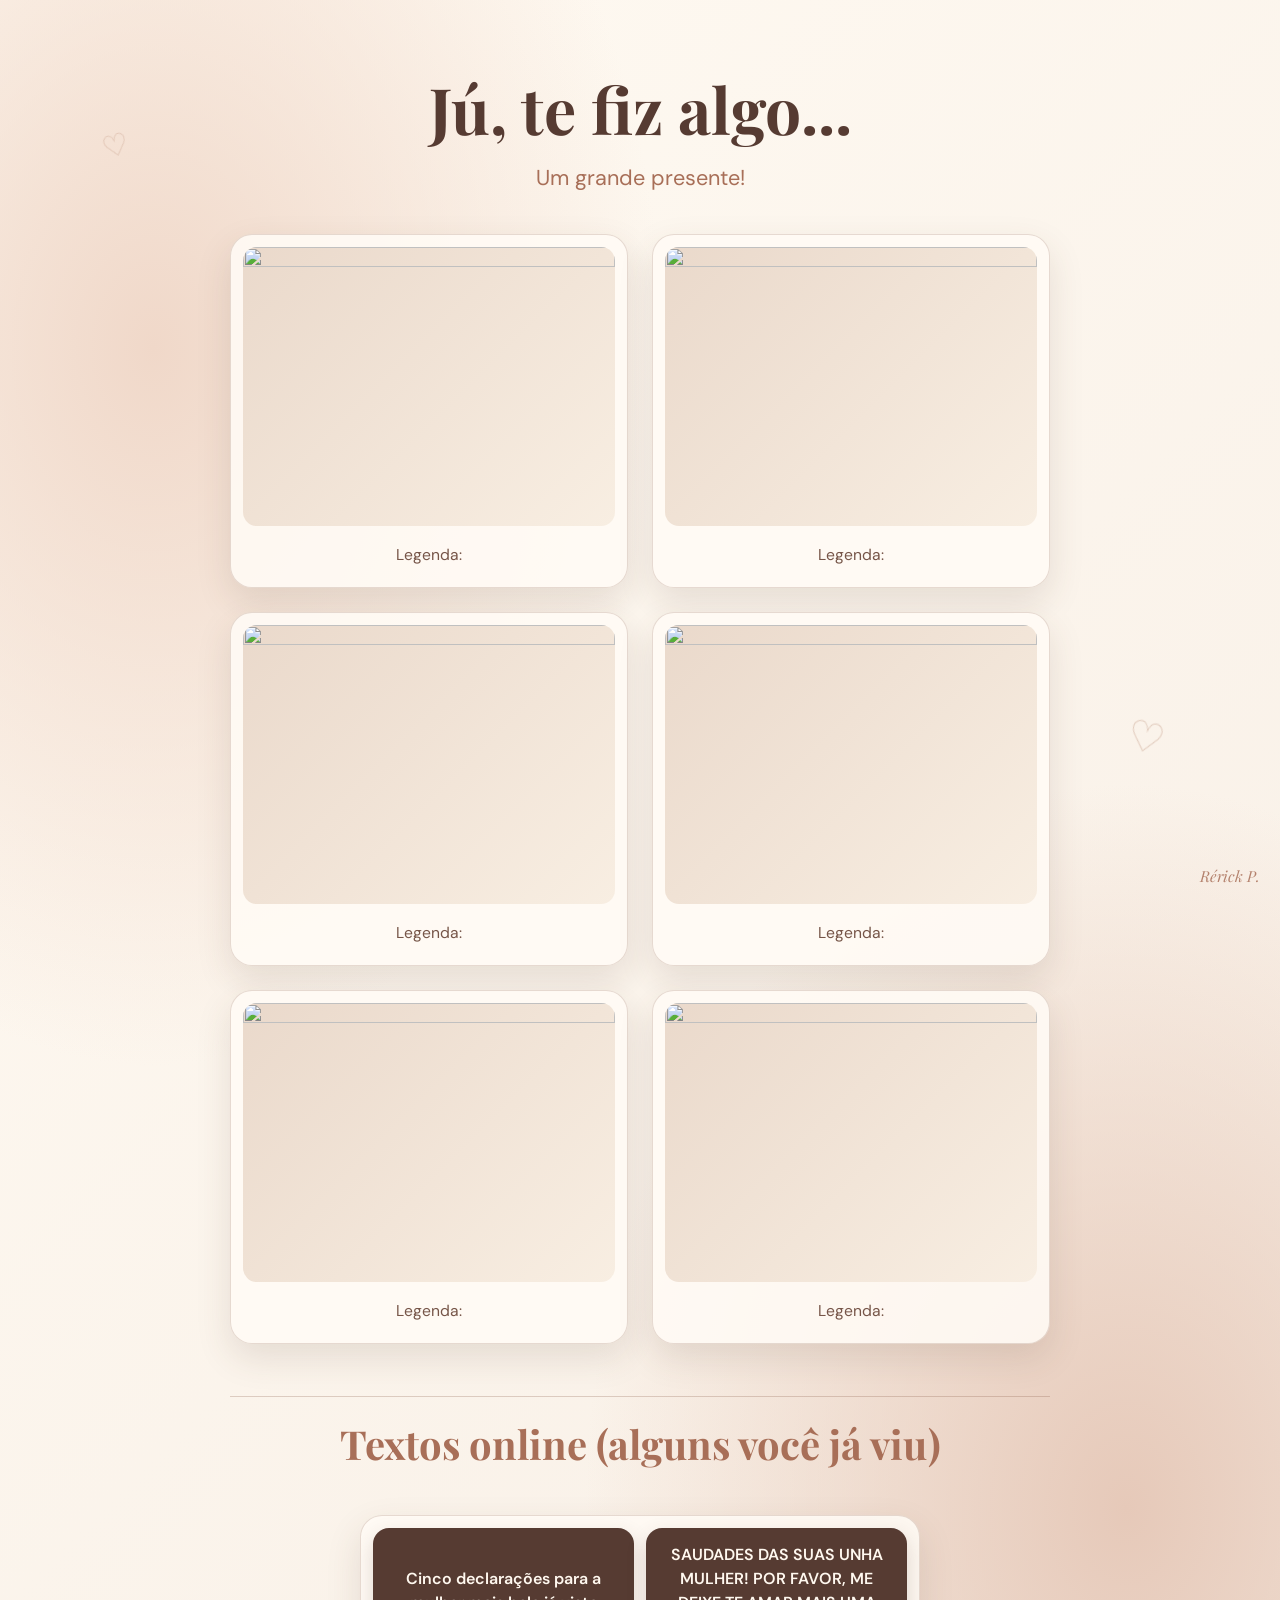
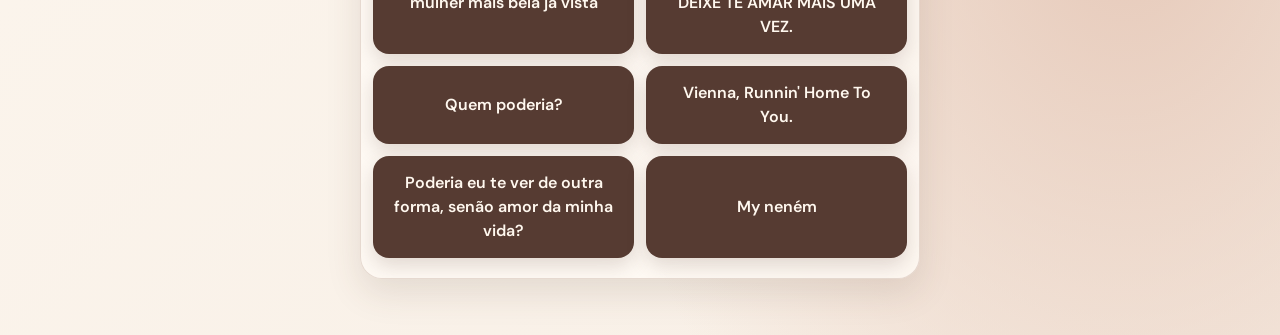
==== index.html @ abb47a16 "Smda" ====
<!DOCTYPE html>
<html>
  <head>
    <title>Júlia, te amo</title>
    <meta name="viewport" content="width=device-width, initial-scale=1" />
    <link rel="stylesheet" href="CSS/Vejo-te.css" />
    <link rel="shortcut icon" href="..." type="image/x-icon">
  </head>
  <body>
      <h1>Jú, te fiz algo...</h1>
      <p>Um grande presente!</p>
      <p class="signature">Rérick P.</p>
  </body>
  <footer>
    <div>
      <img src="imagens/1.jpg">
      <p>Legenda: </p>
    </div>
    <div>
      <img src="imagens/2.jpg">
      <p>Legenda:</p>
    </div>
    <div>
      <img src="imagens/3.jpg">
      <p>Legenda: </p>
    </div>
    <div>
      <img src="imagens/4.jpg">
      <p>Legenda: </p>
    </div>
    <div>
      <img src="imagens/5.jpg">
      <p>Legenda: </p>
    </div>
    <div>
      <img src="imagens/6.jpg">
      <p>Legenda: </p>
    </div>
    <h1>Textos online (alguns você já viu)</h1>
    <div class="links">
      <a href="https://docs.google.com/document/d/11weNfcD8QJLCA8-yBXwaRR381ScZkxQAJbjoCF9gzoE/edit?usp=sharing" target="_blank" rel="noopener noreferrer">
        Cinco declarações para a mulher mais bela já vista
      </a>
      <a href="https://docs.google.com/document/d/1vBZJIP_G4AXMffQPQpVYUKole_kSODpirm4DrRzdsQ0/edit?usp=sharing" target="_blank" rel="noopener noreferrer">
        SAUDADES DAS SUAS UNHA MULHER! POR FAVOR, ME DEIXE TE AMAR MAIS UMA VEZ.
      </a>
       <a href="https://docs.google.com/document/d/1eU2ubD-vtuZdyHQCdK7u2ZA-ljVXYqs3MdDdJRp6LPQ/edit?usp=sharing" target="_blank" rel="noopener noreferrer">
        Quem poderia?
      </a>
       <a href="https://docs.google.com/document/d/1-nnj1GMTywa_ot8rZwkkCBWGUALyExAVWeJx3C99Xeo/edit?usp=sharing" target="_blank" rel="noopener noreferrer">
        Vienna, Runnin' Home To You.
      </a>
       <a href="https://docs.google.com/document/d/14v97TkeSYD-18vyDJsPWPi7ua0yFMCJ7d1diLE37mjo/edit?usp=sharing" target="_blank" rel="noopener noreferrer">
        Poderia eu te ver de outra forma, senão amor da minha vida?
      </a>
       <a href="https://docs.google.com/document/d/1j-rZmvv6xFeeVJlRv70l8VKFOBpOPxhUu8ysUdVVsYk/edit?usp=sharing" target="_blank" rel="noopener noreferrer">
        My neném
      </a>
    </div>
  </footer>
  

</html>
---- CSS/Vejo-te.css ----
@import url('https://fonts.googleapis.com/css2?family=DM+Sans:wght@400;500;600;700&family=Playfair+Display:wght@600;700&display=swap');

:root {
  color-scheme: light;
  --rose: #a86f58;
  --wine: #563b32;
  --cream: #fff8ef;
  --blush: #ead9cb;
}

* {
  box-sizing: border-box;
}

body {
  min-height: 100vh;
  margin: 0;
  padding: 72px 24px 56px;
  overflow-x: hidden;
  color: var(--wine);
  font-family: 'DM Sans', sans-serif;
  text-align: center;
  background:
    radial-gradient(ellipse at 12% 18%, #f0d8c9 0, transparent 32%),
    radial-gradient(ellipse at 88% 78%, #e6c9b9 0, transparent 34%),
    linear-gradient(135deg, #fffaf2, #f7eee5);
}

body::before,
body::after {
  position: fixed;
  z-index: -1;
  color: #b7876e;
  font-size: 30px;
  opacity: 0.35;
  content: '♡';
}

body::before {
  top: 14%;
  left: 8%;
  transform: rotate(-16deg);
}

body::after {
  right: 9%;
  bottom: 15%;
  font-size: 42px;
  transform: rotate(14deg);
}

h1 {
  margin: 0;
  color: var(--wine);
  font-family: 'Playfair Display', Georgia, serif;
  font-size: clamp(2.25rem, 6vw, 4rem);
  line-height: 1.15;
}

body > p {
  margin: 18px 0 42px;
  color: var(--rose);
  font-size: clamp(1.1rem, 2.5vw, 1.35rem);
}

.signature {
  position: fixed;
  right: 20px;
  bottom: 14px;
  z-index: 2;
  margin: 0;
  color: var(--rose);
  font-family: 'Playfair Display', Georgia, serif;
  font-size: 0.95rem;
  font-style: italic;
  opacity: 0.85;
}

@media (max-width: 560px) {
  .signature {
    right: 14px;
    bottom: 10px;
    font-size: 0.85rem;
  }
}

footer {
  display: grid;
  grid-template-columns: repeat(2, minmax(0, 1fr));
  gap: 24px;
  width: min(820px, 100%);
  margin: 0 auto;
}

footer > div {
  overflow: hidden;
  padding: 12px 12px 20px;
  border: 1px solid rgba(130, 86, 66, 0.2);
  border-radius: 22px;
  background: rgba(255, 251, 245, 0.88);
  box-shadow: 0 14px 35px rgba(86, 59, 50, 0.13);
  transition: transform 180ms ease, box-shadow 180ms ease;
}

footer > div:hover {
  transform: translateY(-5px);
  box-shadow: 0 20px 40px rgba(86, 59, 50, 0.2);
}

footer img {
  display: block;
  width: 100%;
  aspect-ratio: 4 / 3;
  border-radius: 14px;
  background: linear-gradient(135deg, #ead9cb, #f8eee2);
  object-fit: cover;
}

footer > div:not(.links) p {
  margin: 16px 8px 0;
  color: #765548;
  font-size: 0.98rem;
  line-height: 1.6;
  text-align: center;
}

footer > h1 {
  grid-column: 1 / -1;
  margin-top: 28px;
  padding: 24px 18px;
  border-top: 1px solid rgba(130, 86, 66, 0.25);
  color: var(--rose);
  font-size: clamp(1.7rem, 4vw, 2.5rem);
}

.links a {
  display: flex;
  min-height: 72px;
  align-items: center;
  justify-content: center;
  padding: 14px 18px;
  border: 1px solid rgba(86, 59, 50, 0.22);
  border-radius: 16px;
  color: var(--cream);
  background: var(--wine);
  box-shadow: 0 8px 20px rgba(86, 59, 50, 0.18);
  font-weight: 600;
  line-height: 1.5;
  text-align: center;
  text-decoration: none;
  transition: transform 180ms ease, background 180ms ease;
}

.links a:hover {
  transform: translateY(-2px);
  background: #704b3e;
}

.links a:focus-visible {
  outline: 3px solid var(--rose);
  outline-offset: 3px;
}

@media (max-width: 560px) {
  body {
    padding: 56px 18px 40px;
  }

  footer {
    grid-template-columns: 1fr;
    gap: 18px;
  }

  footer > h1 {
    grid-column: auto;
  }
}

footer > div:not(.links) {
  display: flex;
  flex-direction: column;
}

@media (prefers-reduced-motion: reduce) {
  *,
  *::before,
  *::after {
    scroll-behavior: auto !important;
    transition: none !important;
  }
}

.links {
  grid-column: 1 / -1;
  display: grid;
  grid-template-columns: repeat(2, minmax(0, 1fr));
  gap: 12px;
  width: min(560px, 100%);
  justify-self: center;
}

.links a {
  text-align: center;
}
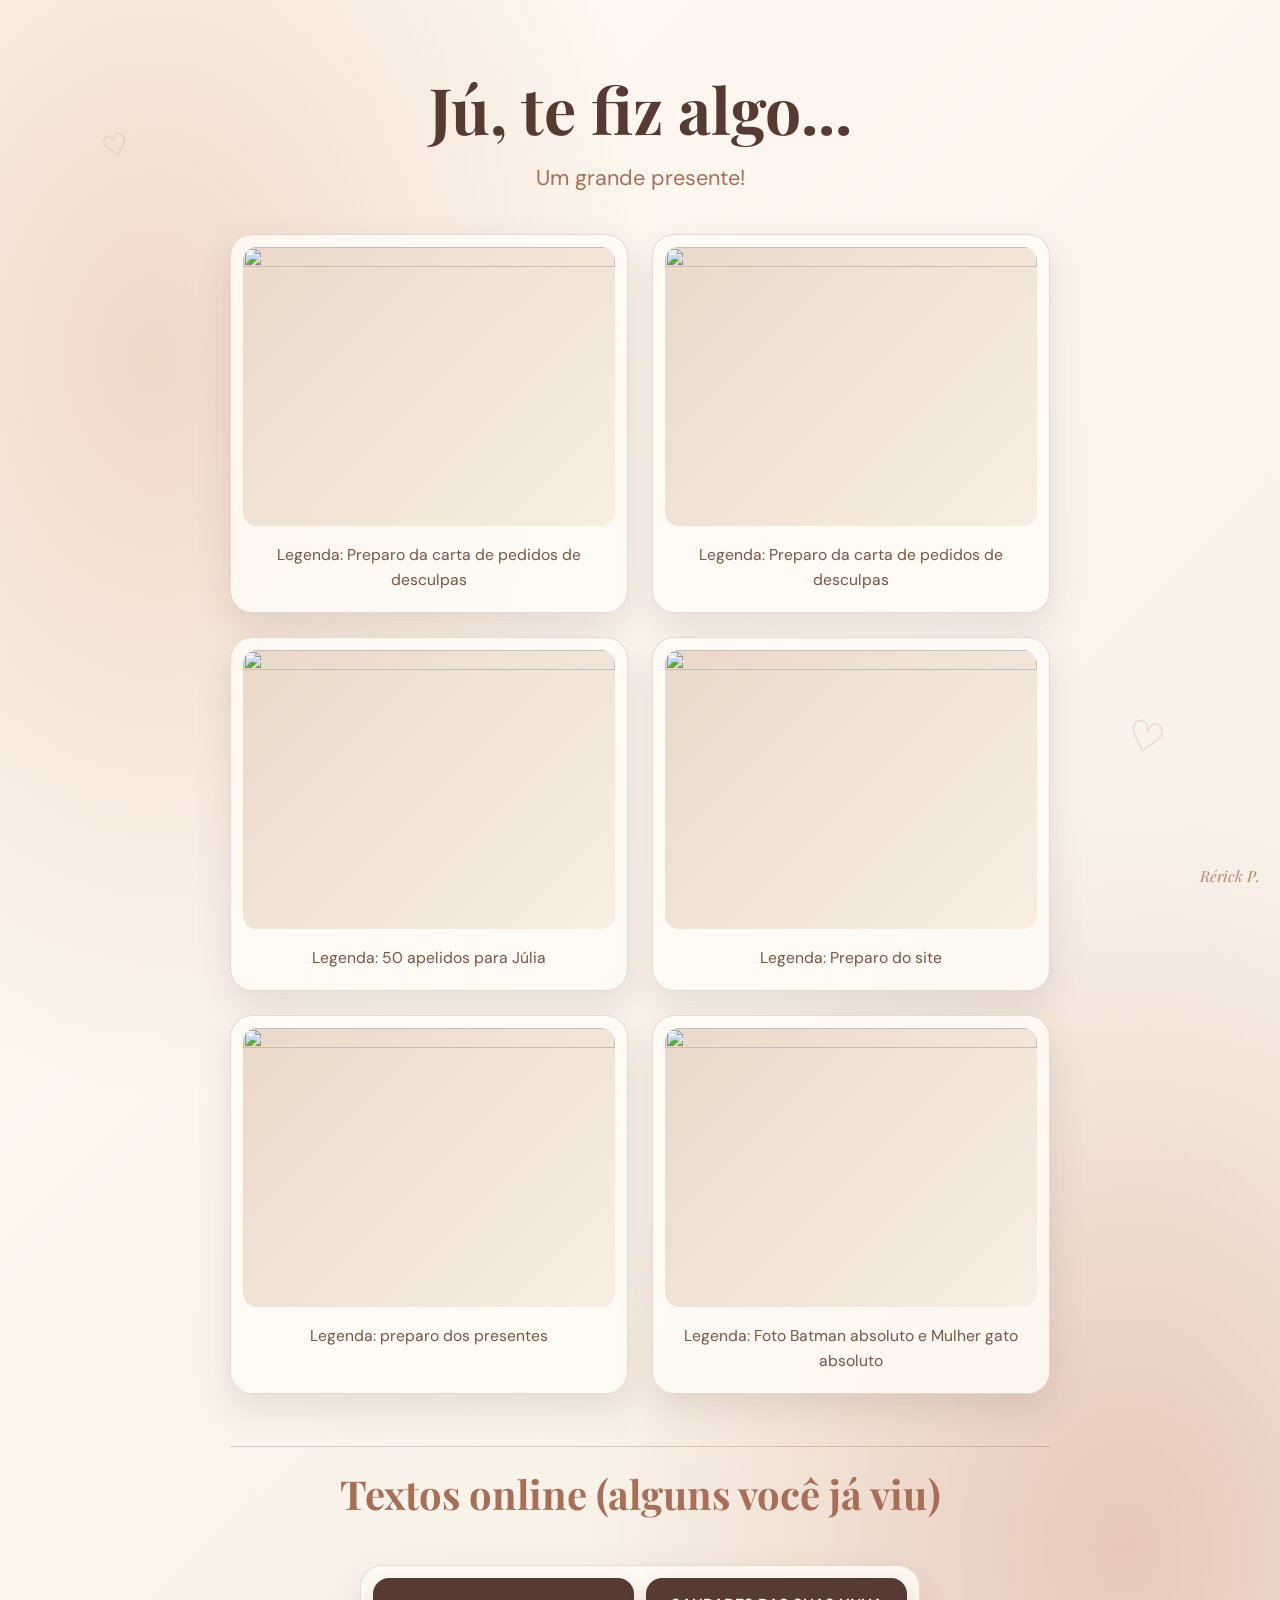
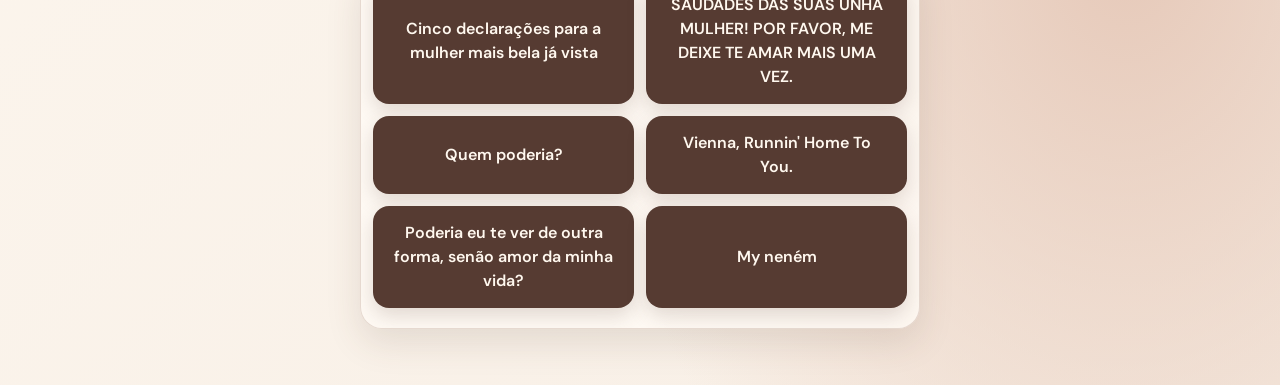
==== commit e056c3be: "Add files via upload" ====
--- a/index.html
+++ b/index.html
@@ -4,7 +4,6 @@
     <title>Júlia, te amo</title>
     <meta name="viewport" content="width=device-width, initial-scale=1" />
     <link rel="stylesheet" href="CSS/Vejo-te.css" />
-    <link rel="shortcut icon" href="..." type="image/x-icon">
   </head>
   <body>
       <h1>Jú, te fiz algo...</h1>
@@ -13,28 +12,28 @@
   </body>
   <footer>
     <div>
-      <img src="imagens/1.jpg">
-      <p>Legenda: </p>
+      <img src="./imagens/1.jpg">
+      <p>Legenda: Preparo da carta de pedidos de desculpas</p>
     </div>
     <div>
-      <img src="imagens/2.jpg">
-      <p>Legenda:</p>
+      <img src="./imagens/2.jpg">
+      <p>Legenda: Preparo da carta de pedidos de desculpas</p>
     </div>
     <div>
-      <img src="imagens/3.jpg">
-      <p>Legenda: </p>
+      <img src="./imagens/3.jpg">
+      <p>Legenda: 50 apelidos para Júlia</p>
     </div>
     <div>
-      <img src="imagens/4.jpg">
-      <p>Legenda: </p>
+      <img src="./imagens/4.jpg">
+      <p>Legenda: Preparo do site</p>
     </div>
     <div>
-      <img src="imagens/5.jpg">
-      <p>Legenda: </p>
+      <img src="./imagens/5.jpg">
+      <p>Legenda: preparo dos presentes</p>
     </div>
     <div>
-      <img src="imagens/6.jpg">
-      <p>Legenda: </p>
+      <img src="./imagens/6.jpg">
+      <p>Legenda: Foto Batman absoluto e Mulher gato absoluto</p>
     </div>
     <h1>Textos online (alguns você já viu)</h1>
     <div class="links">
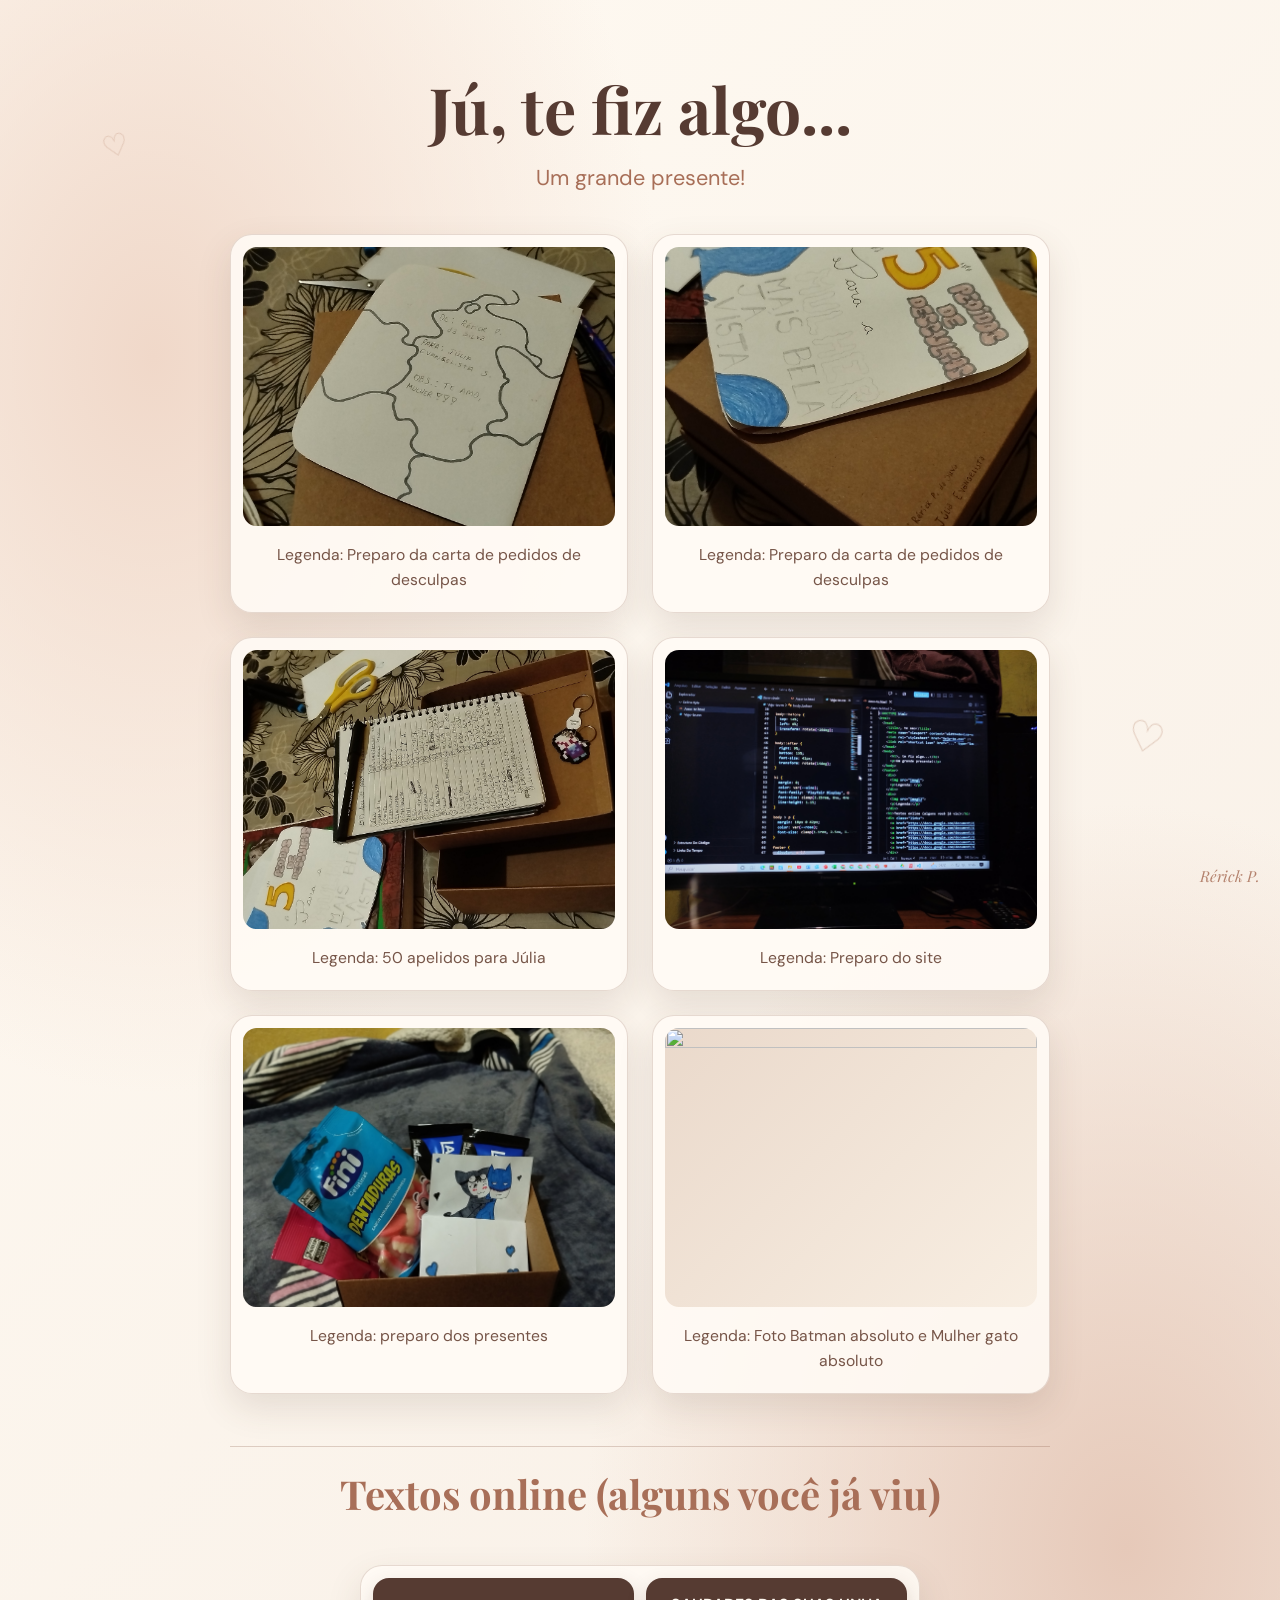
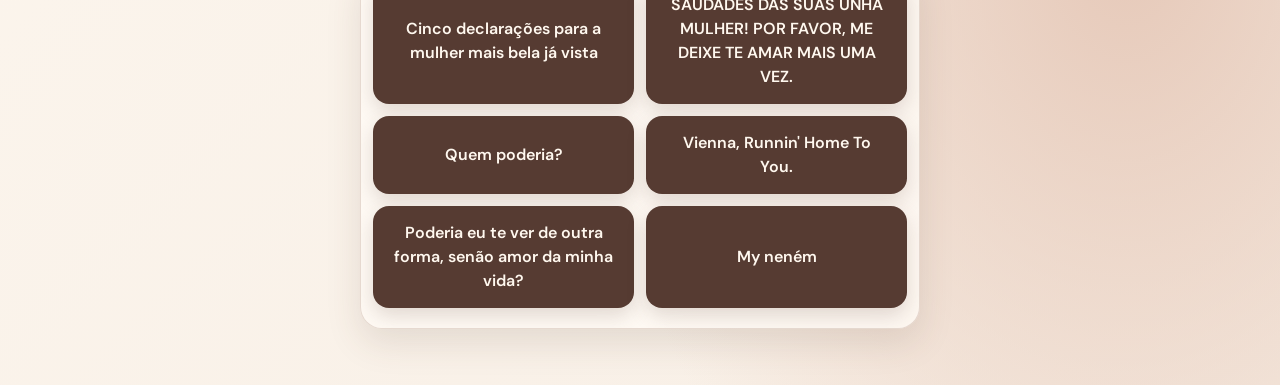
==== commit 57e6b4fb: "Add files via upload" ====
--- a/index.html
+++ b/index.html
@@ -12,27 +12,27 @@
   </body>
   <footer>
     <div>
-      <img src="./imagens/1.jpg">
+      <img src="Imagens/1.jpg">
       <p>Legenda: Preparo da carta de pedidos de desculpas</p>
     </div>
     <div>
-      <img src="./imagens/2.jpg">
+      <img src="Imagens/2.jpg">
       <p>Legenda: Preparo da carta de pedidos de desculpas</p>
     </div>
     <div>
-      <img src="./imagens/3.jpg">
+      <img src="Imagens/3.jpg">
       <p>Legenda: 50 apelidos para Júlia</p>
     </div>
     <div>
-      <img src="./imagens/4.jpg">
+      <img src="Imagens/4.jpg">
       <p>Legenda: Preparo do site</p>
     </div>
     <div>
-      <img src="./imagens/5.jpg">
+      <img src="Imagens/5.jpg">
       <p>Legenda: preparo dos presentes</p>
     </div>
     <div>
-      <img src="./imagens/6.jpg">
+      <img src="Imagens/6.jpg">
       <p>Legenda: Foto Batman absoluto e Mulher gato absoluto</p>
     </div>
     <h1>Textos online (alguns você já viu)</h1>
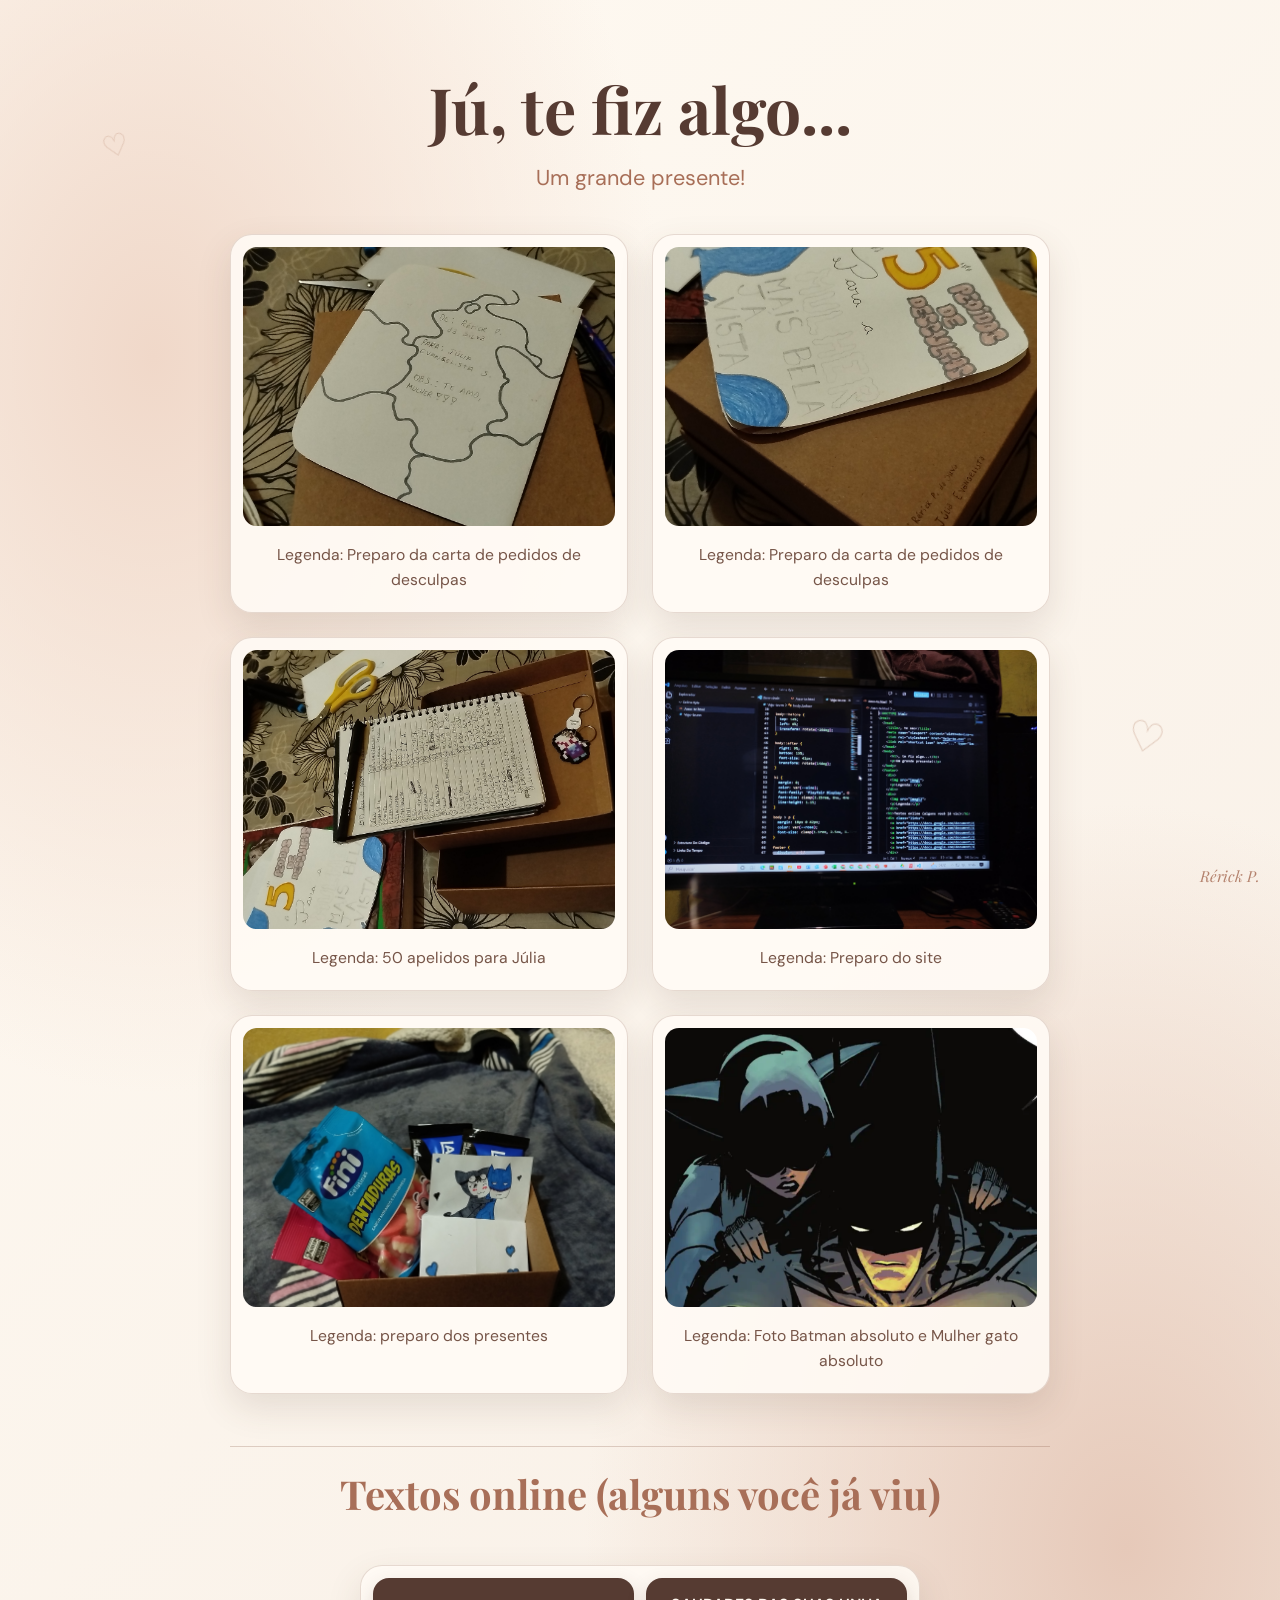
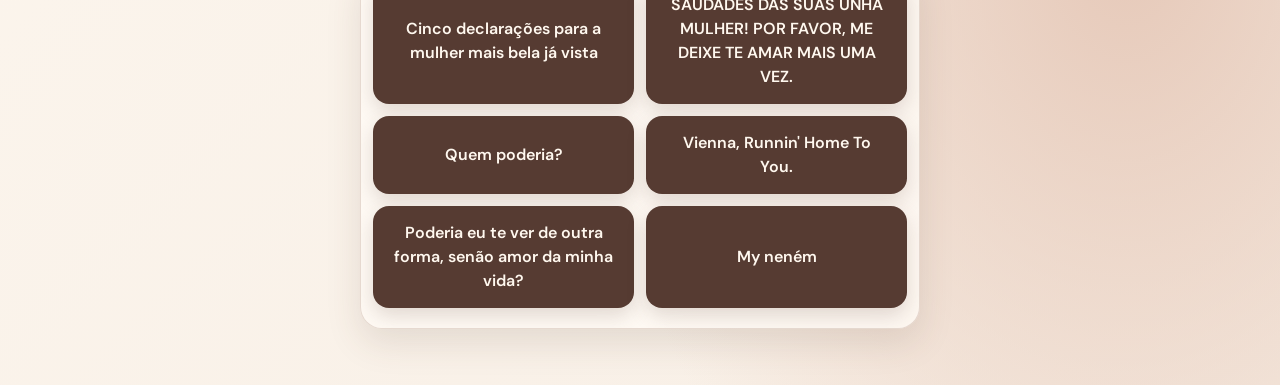
==== commit 6bb0bab7: "Add files via upload" ====
--- a/index.html
+++ b/index.html
@@ -32,7 +32,7 @@
       <p>Legenda: preparo dos presentes</p>
     </div>
     <div>
-      <img src="Imagens/6.jpg">
+      <img src="Imagens/6.png">
       <p>Legenda: Foto Batman absoluto e Mulher gato absoluto</p>
     </div>
     <h1>Textos online (alguns você já viu)</h1>
